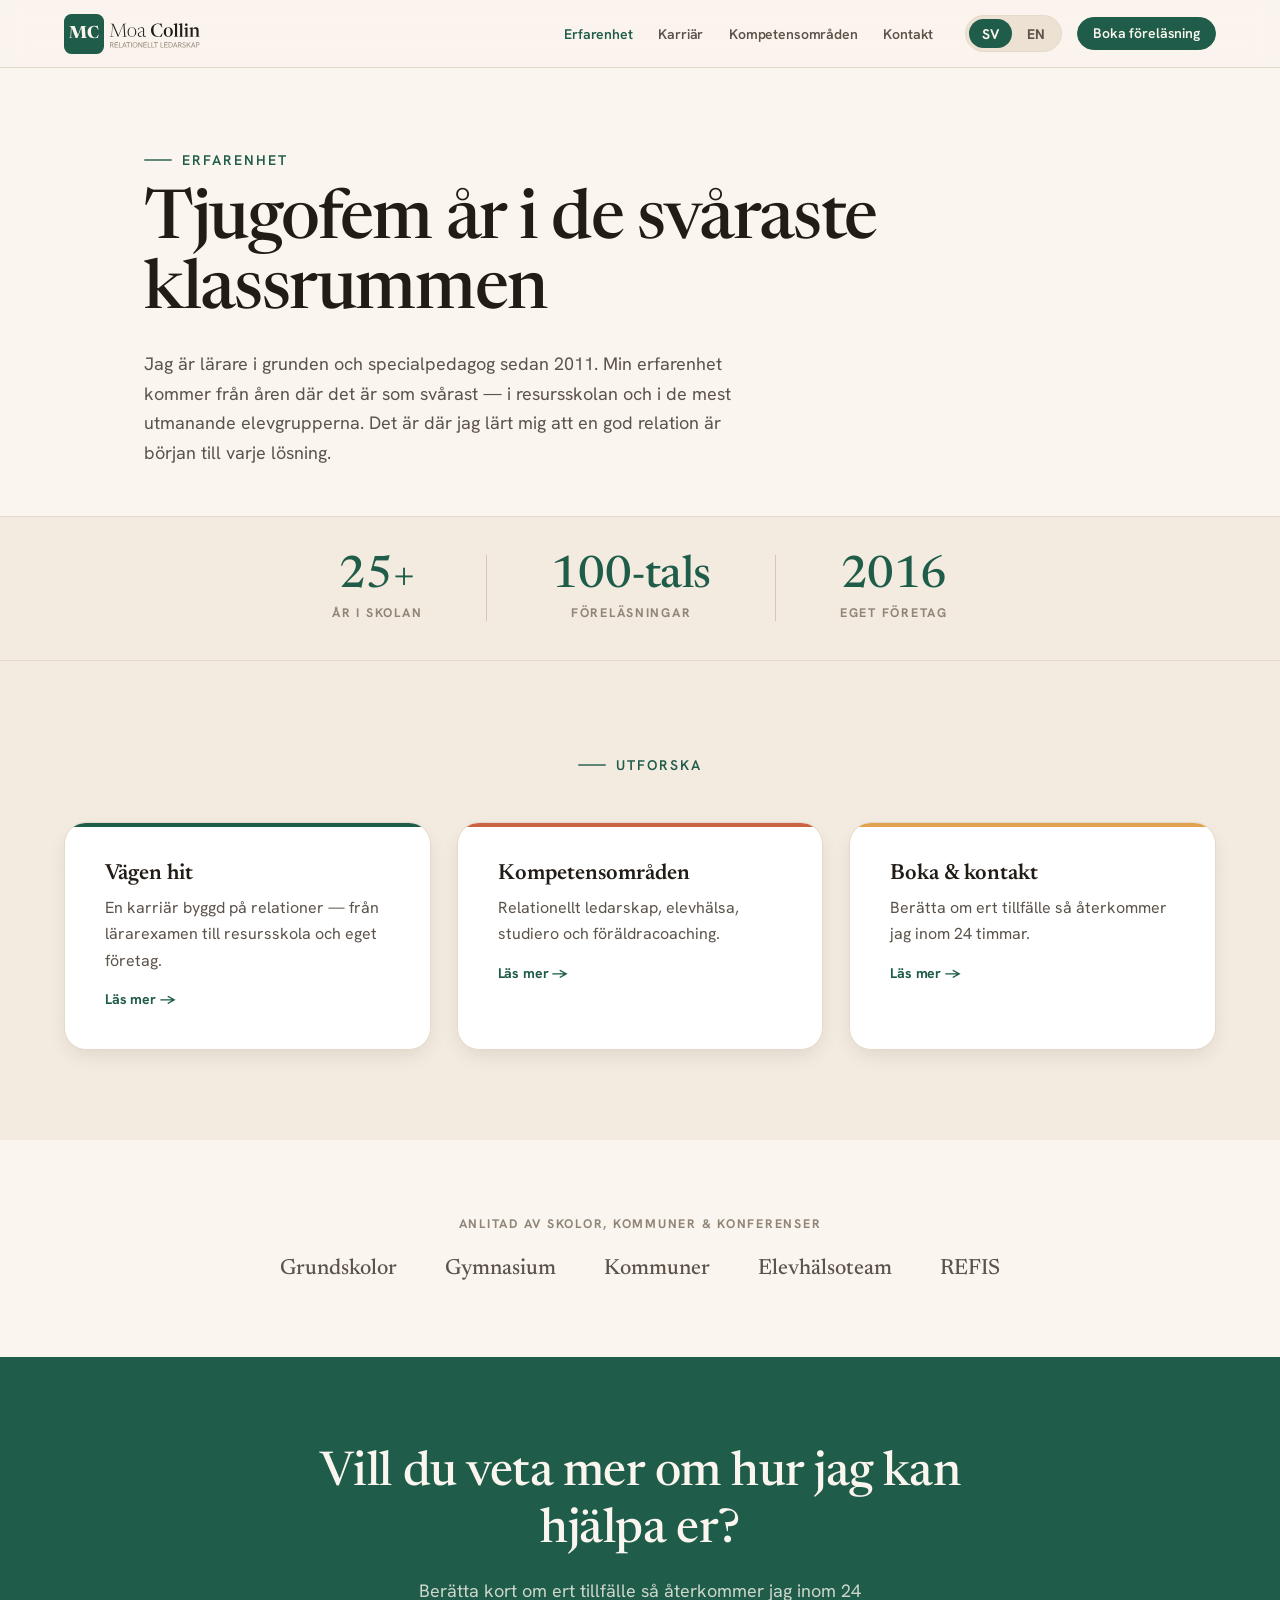
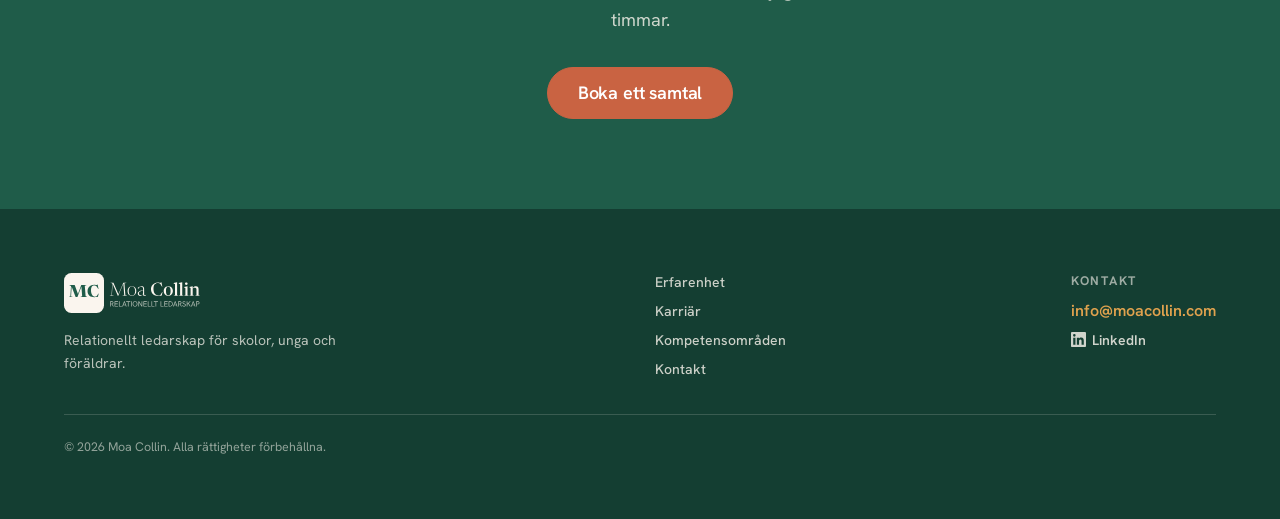
==== index.html @ e03bddc8 "Initial commit: moacollin.com static site Bilingual (SV/EN) responsive site for Moa Collin, implemen" ====
<!DOCTYPE html>
<html lang="sv">
<head>
  <meta charset="utf-8">
  <meta name="viewport" content="width=device-width, initial-scale=1">
  <title>Erfarenhet — Moa Collin | Relationellt ledarskap</title>
  <meta name="description" content="Moa Collin — föreläsare, handledare och författare. Tjugofem år i de svåraste klassrummen och relationellt ledarskap för skolor, unga och föräldrar.">
  <link rel="canonical" href="https://moacollin.com/">
  <meta property="og:type" content="website">
  <meta property="og:site_name" content="Moa Collin">
  <meta property="og:title" content="Erfarenhet — Moa Collin">
  <meta property="og:description" content="Tjugofem år i de svåraste klassrummen. Relationellt ledarskap för skolor, unga och föräldrar.">
  <meta property="og:url" content="https://moacollin.com/">
  <meta property="og:image" content="https://moacollin.com/assets/moa-portrait.jpg">
  <meta name="twitter:card" content="summary_large_image">
  <link rel="preconnect" href="https://fonts.googleapis.com">
  <link rel="preconnect" href="https://fonts.gstatic.com" crossorigin>
  <link rel="stylesheet" href="/assets/styles.css">
</head>
<body data-page="overview">
  <a class="skip-link" href="#app">Hoppa till innehåll</a>
  <header class="site-header" id="site-header"></header>
  <main id="app">
    <noscript>
      <section class="section"><div class="inner-md">
        <h1>Moa Collin — Erfarenhet</h1>
        <p>Föreläsare, handledare och författare. Tjugofem år i de svåraste klassrummen.
        Kontakt: <a href="mailto:info@moacollin.com">info@moacollin.com</a></p>
      </div></section>
    </noscript>
  </main>
  <footer class="site-footer" id="site-footer"></footer>
  <script src="/assets/app.js"></script>
</body>
</html>
---- assets/styles.css ----
/* ==========================================================================
   Moa Collin — site styles
   Design tokens + component reproductions from the "Moa Collin Design System"
   (colors, typography, spacing, Logo, Button, Eyebrow, Card, LanguageToggle).
   ========================================================================== */

@import url('https://fonts.googleapis.com/css2?family=Newsreader:ital,opsz,wght@0,6..72,400;0,6..72,500;0,6..72,600;1,6..72,400;1,6..72,500&family=Hanken+Grotesk:wght@400;500;600;700;800&display=swap');

:root {
  /* ---- Warm neutrals (paper) ---- */
  --paper: #FAF5EE; --paper-2: #F3EBE0; --paper-3: #ECE1D3; --white: #FFFFFF;
  --ink: #221C17; --ink-2: #5C534A; --ink-3: #908577;
  --line: #E5D9CB; --line-strong: #D6C7B4;
  /* ---- Brand: Pine ---- */
  --pine: #1F5C49; --pine-deep: #143E32; --pine-bright: #2C7A60; --pine-soft: #DCEAE2; --pine-tint: #EDF4EF;
  /* ---- Accent: Clay ---- */
  --clay: #C96342; --clay-deep: #A84B2E; --clay-soft: #F6E1D7; --clay-tint: #FBEEE7;
  /* ---- Amber ---- */
  --amber: #E0A24E; --amber-soft: #F8E9CF;
  --success: #2C7A60; --error: #B23B2E;

  /* Semantic aliases */
  --surface-page: var(--paper); --surface-alt: var(--paper-2); --surface-card: var(--white); --surface-sunken: var(--paper-3);
  --surface-brand: var(--pine); --surface-brand-deep: var(--pine-deep); --surface-brand-soft: var(--pine-soft); --surface-accent-soft: var(--clay-soft);
  --text-primary: var(--ink); --text-secondary: var(--ink-2); --text-tertiary: var(--ink-3);
  --text-on-brand: var(--paper); --text-on-accent: var(--white); --text-brand: var(--pine); --text-accent: var(--clay);
  --border-subtle: var(--line); --border-strong: var(--line-strong); --border-brand: var(--pine);
  --accent: var(--pine); --accent-hover: var(--pine-deep); --accent-warm: var(--clay); --accent-warm-hover: var(--clay-deep);
  --focus-ring: color-mix(in srgb, var(--pine) 45%, transparent);

  /* ---- Fonts ---- */
  --font-display: 'Newsreader', Georgia, 'Times New Roman', serif;
  --font-sans: 'Hanken Grotesk', system-ui, -apple-system, 'Segoe UI', sans-serif;
  --weight-regular: 400; --weight-medium: 500; --weight-semibold: 600; --weight-bold: 700; --weight-black: 800;

  /* ---- Type scale ---- */
  --text-xs: 0.78rem; --text-sm: 0.875rem; --text-base: 1rem; --text-md: 1.125rem; --text-lg: 1.375rem;
  --text-xl: 1.75rem; --text-2xl: 2.25rem; --text-3xl: 3rem; --text-4xl: 4rem; --text-5xl: 5.25rem;
  --leading-tight: 1.04; --leading-snug: 1.18; --leading-normal: 1.5; --leading-relaxed: 1.65;
  --tracking-tight: -0.02em; --tracking-snug: -0.01em; --tracking-normal: 0; --tracking-wide: 0.04em; --tracking-label: 0.14em;

  /* ---- Spacing ---- */
  --space-1: 0.25rem; --space-2: 0.5rem; --space-3: 0.75rem; --space-4: 1rem; --space-5: 1.5rem;
  --space-6: 2rem; --space-7: 2.5rem; --space-8: 3rem; --space-9: 4rem; --space-10: 5rem; --space-11: 7rem; --space-12: 9rem;
  --radius-xs: 4px; --radius-sm: 8px; --radius-md: 14px; --radius-lg: 22px; --radius-xl: 32px; --radius-pill: 999px; --radius-circle: 50%;
  --shadow-xs: 0 1px 2px rgba(34,28,23,.05); --shadow-sm: 0 2px 6px -1px rgba(34,28,23,.08);
  --shadow-md: 0 8px 22px -6px rgba(34,28,23,.13); --shadow-lg: 0 20px 48px -14px rgba(34,28,23,.18);
  --shadow-xl: 0 32px 72px -20px rgba(34,28,23,.24);
  --container-sm: 640px; --container-md: 860px; --container-lg: 1120px; --container-xl: 1320px;
  --gutter: clamp(1.25rem, 5vw, 4rem);
  --ease-out: cubic-bezier(0.22,0.61,0.36,1); --dur-fast: 140ms; --dur-base: 220ms; --dur-slow: 420ms;
}

/* ---- Reset / base ---- */
* { box-sizing: border-box; }
html, body { margin: 0; padding: 0; }
html { scroll-behavior: smooth; }
body {
  background: var(--surface-page);
  color: var(--text-primary);
  font-family: var(--font-sans);
  -webkit-font-smoothing: antialiased;
  text-rendering: optimizeLegibility;
}
a { color: inherit; }
:focus-visible { outline: 2px solid var(--focus-ring); outline-offset: 2px; border-radius: var(--radius-xs); }
img { max-width: 100%; display: block; }

/* ---- Layout helpers ---- */
.container { margin: 0 auto; padding-left: var(--gutter); padding-right: var(--gutter); }
.container.xl { max-width: var(--container-xl); }
.container.lg { max-width: var(--container-lg); }
.container.md { max-width: var(--container-md); }
.container.sm { max-width: var(--container-sm); }

/* ==========================================================================
   Header
   ========================================================================== */
.site-header {
  position: sticky; top: 0; z-index: 50;
  background: color-mix(in srgb, var(--paper) 82%, transparent);
  backdrop-filter: saturate(1.4) blur(12px);
  border-bottom: 1px solid var(--line);
}
.site-header .bar {
  max-width: var(--container-xl); margin: 0 auto;
  padding: 0.85rem var(--gutter);
  display: flex; align-items: center; gap: 2rem;
}
.site-header .brand { display: inline-flex; text-decoration: none; }
.site-nav { display: flex; gap: 1.6rem; margin-left: auto; align-items: center; }
.site-nav a {
  font-family: var(--font-sans); font-size: var(--text-sm); font-weight: 600;
  color: var(--text-secondary); text-decoration: none; letter-spacing: var(--tracking-snug);
  transition: color var(--dur-base) var(--ease-out);
}
.site-nav a:hover { color: var(--text-brand); }
.site-nav a[aria-current="page"] { color: var(--text-brand); }
.header-actions { display: flex; align-items: center; gap: 0.9rem; }
.header-actions .booknav { display: none; }
@media (min-width: 720px) { .header-actions .booknav { display: inline-flex; } }

/* Hamburger toggle — hidden on desktop, shown on mobile */
.menu-toggle {
  display: none; align-items: center; justify-content: center;
  width: 44px; height: 44px; padding: 0; border: 1px solid var(--border-subtle);
  background: var(--surface-card); border-radius: var(--radius-md); cursor: pointer;
  color: var(--text-primary); transition: border-color var(--dur-base) var(--ease-out);
}
.menu-toggle:hover { border-color: var(--border-strong); }

/* Collapse nav on small screens */
@media (max-width: 860px) {
  .site-nav { display: none; }
  .site-header .bar { gap: 1rem; }
  .menu-toggle { display: inline-flex; }
}

/* ---- Mobile drawer (slides in from the right) ---- */
.drawer-overlay {
  position: fixed; inset: 0; z-index: 55;
  background: rgba(34, 28, 23, 0.45); backdrop-filter: blur(2px);
  opacity: 0; visibility: hidden; transition: opacity var(--dur-base) var(--ease-out), visibility var(--dur-base);
}
.drawer-overlay.open { opacity: 1; visibility: visible; }

.drawer {
  position: fixed; top: 0; right: 0; z-index: 60;
  height: 100%; width: min(86vw, 360px);
  background: var(--surface-page); border-left: 1px solid var(--line);
  box-shadow: var(--shadow-xl);
  transform: translateX(100%); transition: transform var(--dur-slow) var(--ease-out);
  display: flex; flex-direction: column; padding: 1.1rem var(--space-6) var(--space-7);
  overflow-y: auto; overscroll-behavior: contain;
}
.drawer.open { transform: translateX(0); }
.drawer-top { display: flex; align-items: center; justify-content: space-between; margin-bottom: 2rem; }
.drawer-close {
  width: 44px; height: 44px; display: inline-flex; align-items: center; justify-content: center;
  border: 1px solid var(--border-subtle); background: var(--surface-card); border-radius: var(--radius-md);
  cursor: pointer; color: var(--text-primary);
}
.drawer-close:hover { border-color: var(--border-strong); }
.drawer-nav { display: flex; flex-direction: column; gap: 0.35rem; }
.drawer-nav a {
  font-family: var(--font-display); font-size: var(--text-xl); font-weight: 500;
  color: var(--text-primary); text-decoration: none; padding: 0.6rem 0;
  border-bottom: 1px solid var(--line); letter-spacing: var(--tracking-snug);
}
.drawer-nav a[aria-current="page"] { color: var(--text-brand); }
.drawer-foot { margin-top: auto; padding-top: 2rem; display: flex; flex-direction: column; gap: 1.2rem; }
.drawer-foot .lang-toggle { align-self: flex-start; }
body.drawer-open { overflow: hidden; }
@media (min-width: 861px) { .drawer, .drawer-overlay { display: none; } }

/* ==========================================================================
   Buttons
   ========================================================================== */
.btn {
  display: inline-flex; align-items: center; justify-content: center; gap: 0.5rem;
  font-family: var(--font-sans); font-weight: var(--weight-semibold); font-size: var(--text-base);
  line-height: 1.1; letter-spacing: var(--tracking-snug);
  border-radius: var(--radius-pill); cursor: pointer; text-decoration: none;
  padding: 0.72rem 1.35rem; border: 1.5px solid transparent; white-space: nowrap;
  transition: transform var(--dur-fast) var(--ease-out), background var(--dur-base) var(--ease-out),
              border-color var(--dur-base) var(--ease-out), box-shadow var(--dur-base) var(--ease-out);
}
.btn.sm { padding: 0.5rem 0.95rem; font-size: var(--text-sm); gap: 0.4rem; }
.btn.lg { padding: 0.95rem 1.85rem; font-size: var(--text-md); gap: 0.6rem; }
.btn-primary { background: var(--accent); color: var(--text-on-brand); border-color: var(--accent); }
.btn-primary:hover { background: var(--accent-hover); border-color: var(--accent-hover); transform: translateY(-1px); }
.btn-accent { background: var(--accent-warm); color: var(--text-on-accent); border-color: var(--accent-warm); }
.btn-accent:hover { background: var(--accent-warm-hover); border-color: var(--accent-warm-hover); transform: translateY(-1px); }
.btn-secondary { background: transparent; color: var(--text-primary); border-color: var(--border-strong); }
.btn-secondary:hover { border-color: var(--accent); color: var(--text-brand); transform: translateY(-1px); }
.btn:active { transform: translateY(0) scale(0.98); }

/* ==========================================================================
   Eyebrow
   ========================================================================== */
.eyebrow {
  display: inline-flex; align-items: center; gap: 0.65rem;
  font-family: var(--font-sans); font-size: var(--text-sm); font-weight: var(--weight-semibold);
  letter-spacing: var(--tracking-label); text-transform: uppercase; color: var(--text-brand);
}
.eyebrow::before { content: ""; width: 1.75rem; height: 2px; background: currentColor; border-radius: 2px; opacity: 0.7; }
.eyebrow.warm { color: var(--text-accent); }
.eyebrow.muted { color: var(--text-tertiary); }

/* ==========================================================================
   Card
   ========================================================================== */
.card {
  position: relative; border-radius: var(--radius-lg); padding: var(--space-7); overflow: hidden;
  background: var(--surface-card); border: 1px solid var(--border-subtle); box-shadow: var(--shadow-md);
  transition: transform var(--dur-base) var(--ease-out), box-shadow var(--dur-base) var(--ease-out);
}
.card .accent-edge { position: absolute; top: 0; left: 0; right: 0; height: 4px; }
.card .accent-edge.brand { background: var(--pine); }
.card .accent-edge.warm { background: var(--clay); }
.card .accent-edge.amber { background: var(--amber); }
.card.link { text-decoration: none; color: inherit; display: block; }
.card.link:hover { transform: translateY(-3px); box-shadow: var(--shadow-lg); }
.card h3 { font-family: var(--font-display); font-weight: 600; font-size: var(--text-lg); color: var(--text-primary); margin: 0 0 0.6rem; }
.card p { font-family: var(--font-sans); font-size: var(--text-base); line-height: var(--leading-relaxed); color: var(--text-secondary); margin: 0; }

/* ==========================================================================
   Language toggle
   ========================================================================== */
.lang-toggle {
  display: inline-flex; padding: 3px; gap: 2px; background: var(--paper-3);
  border-radius: var(--radius-pill); border: 1px solid var(--border-subtle);
}
.lang-toggle.paper { background: color-mix(in srgb, var(--paper) 18%, transparent); border-color: color-mix(in srgb, var(--paper) 22%, transparent); }
.lang-toggle button {
  border: none; cursor: pointer; font-family: var(--font-sans); font-size: var(--text-sm);
  font-weight: var(--weight-bold); letter-spacing: var(--tracking-wide);
  padding: 0.32rem 0.78rem; border-radius: var(--radius-pill); background: transparent; color: var(--text-secondary);
  transition: background var(--dur-base) var(--ease-out), color var(--dur-base) var(--ease-out);
}
.lang-toggle button[aria-pressed="true"] { background: var(--pine); color: var(--paper); }
.lang-toggle.paper button { color: var(--paper); }
.lang-toggle.paper button[aria-pressed="true"] { background: var(--paper); color: var(--pine); }

/* ==========================================================================
   Sections
   ========================================================================== */
.hero { background: var(--surface-page); }
.hero .inner { max-width: var(--container-lg); margin: 0 auto; padding: clamp(3rem,6vw,5rem) var(--gutter) clamp(2rem,4vw,3rem); }
.hero h1 {
  font-family: var(--font-display); font-weight: 500; font-size: clamp(2.6rem,5.5vw,4.25rem);
  line-height: var(--leading-tight); letter-spacing: var(--tracking-tight); color: var(--text-primary);
  margin: 1.1rem 0 1.3rem; max-width: 18ch;
}
.hero .lead { font-family: var(--font-sans); font-size: var(--text-md); line-height: var(--leading-relaxed); color: var(--text-secondary); max-width: 60ch; margin: 0; }

.statband { border-top: 1px solid var(--line); border-bottom: 1px solid var(--line); background: var(--surface-alt); }
.statband .inner {
  max-width: var(--container-lg); margin: 0 auto; padding: clamp(1.8rem,3vw,2.6rem) var(--gutter);
  display: flex; gap: clamp(1.5rem,5vw,4rem); flex-wrap: wrap; justify-content: center; align-items: stretch;
}
.stat { display: flex; align-items: center; gap: clamp(1.5rem,5vw,4rem); }
.stat .divider { width: 1px; align-self: stretch; background: var(--line-strong); }
.stat .body { display: flex; flex-direction: column; align-items: center; text-align: center; gap: 0.35rem; }
.stat .figure { font-family: var(--font-display); font-size: clamp(2rem,3.5vw,3rem); font-weight: 500; line-height: 1; color: var(--text-brand); letter-spacing: var(--tracking-snug); }
.stat .label { font-family: var(--font-sans); font-size: var(--text-xs); font-weight: 700; letter-spacing: var(--tracking-label); text-transform: uppercase; color: var(--text-tertiary); }

.section { background: var(--surface-page); }
.section.alt { background: var(--surface-alt); }
.section .inner-md { max-width: var(--container-md); margin: 0 auto; padding: clamp(3.5rem,7vw,6rem) var(--gutter); }
.section .inner-lg { max-width: var(--container-lg); margin: 0 auto; padding: clamp(3rem,6vw,5rem) var(--gutter); }
.section .inner-xl { max-width: var(--container-xl); margin: 0 auto; padding: clamp(3.5rem,7vw,6rem) var(--gutter); }
.section-head { margin-bottom: 3rem; }
.section-head.center { text-align: center; }
.section-head h2 { font-family: var(--font-display); font-weight: 600; font-size: clamp(1.8rem,3.5vw,2.6rem); letter-spacing: var(--tracking-snug); color: var(--text-primary); margin: 1rem 0 0; }
.section-head.big h2 { font-size: clamp(2rem,4vw,3rem); }
.section-head .lead { font-family: var(--font-sans); font-size: var(--text-md); line-height: var(--leading-relaxed); color: var(--text-secondary); max-width: 60ch; margin: 1rem auto 0; }

/* Timeline */
.timeline { display: flex; flex-direction: column; }
.tl-row { display: grid; grid-template-columns: 108px 1fr; gap: clamp(1rem,3vw,2rem); align-items: start; }
.tl-year { font-family: var(--font-display); font-size: var(--text-lg); font-weight: 600; color: var(--text-brand); padding-top: 2px; text-align: right; }
.tl-body { position: relative; padding: 0 0 2.4rem 1.9rem; border-left: 2px solid var(--line-strong); }
.tl-dot { position: absolute; left: -9px; top: 4px; width: 16px; height: 16px; border-radius: 50%; background: var(--pine); border: 3px solid var(--surface-page); }
.section.alt .tl-dot { border-color: var(--surface-alt); }
.tl-body h3 { font-family: var(--font-display); font-weight: 600; font-size: var(--text-lg); color: var(--text-primary); margin: 0 0 0.4rem; }
.tl-body p { font-family: var(--font-sans); font-size: var(--text-base); line-height: var(--leading-relaxed); color: var(--text-secondary); margin: 0; max-width: 52ch; }

/* Expertise grid */
.grid-cards { display: grid; grid-template-columns: repeat(auto-fit, minmax(240px,1fr)); gap: 1.6rem; }

/* Clients */
.clients { text-align: center; }
.clients .label { font-family: var(--font-sans); font-size: var(--text-xs); letter-spacing: var(--tracking-label); text-transform: uppercase; font-weight: 700; color: var(--text-tertiary); margin: 0 0 1.6rem; }
.clients .row { display: flex; gap: clamp(1.5rem,4vw,3rem); flex-wrap: wrap; justify-content: center; align-items: center; }
.clients .row span { font-family: var(--font-display); font-size: var(--text-lg); font-weight: 500; color: var(--text-secondary); }

/* CTA */
.cta { background: var(--pine); color: var(--text-on-brand); }
.cta .inner { max-width: var(--container-md); margin: 0 auto; padding: clamp(3.5rem,7vw,6rem) var(--gutter); text-align: center; }
.cta h2 { font-family: var(--font-display); font-weight: 500; font-size: clamp(2rem,4vw,3rem); line-height: var(--leading-snug); letter-spacing: var(--tracking-snug); margin: 0 0 1rem; }
.cta p { font-family: var(--font-sans); font-size: var(--text-md); line-height: var(--leading-relaxed); color: color-mix(in srgb, var(--paper) 80%, transparent); margin: 0 auto 2rem; max-width: 46ch; }
.cta .email-line { margin-top: 1.4rem; }
.cta .email-line a { color: var(--amber); font-weight: 600; text-decoration: none; }

/* Section hub (overview) */
.hub { display: grid; grid-template-columns: repeat(auto-fit, minmax(260px,1fr)); gap: 1.6rem; }
.hub .card .more { display: inline-flex; align-items: center; gap: 0.4rem; margin-top: 1rem; font-family: var(--font-sans); font-weight: 700; font-size: var(--text-sm); color: var(--text-brand); letter-spacing: var(--tracking-snug); }
.hub .card:hover .more { color: var(--accent-hover); }

/* ==========================================================================
   Footer
   ========================================================================== */
.site-footer { background: var(--pine-deep); color: var(--text-on-brand); }
.site-footer .inner { max-width: var(--container-xl); margin: 0 auto; padding: clamp(2.8rem,5vw,4rem) var(--gutter); }
.site-footer .top {
  display: flex; gap: 2rem; flex-wrap: wrap; justify-content: space-between; align-items: flex-start;
  padding-bottom: 2.2rem; border-bottom: 1px solid color-mix(in srgb, var(--paper) 16%, transparent);
}
.site-footer .about { max-width: 34ch; }
.site-footer .about p { font-family: var(--font-sans); font-size: var(--text-sm); line-height: var(--leading-relaxed); color: color-mix(in srgb, var(--paper) 72%, transparent); margin: 1rem 0 0; }
.site-footer .links { display: flex; flex-direction: column; gap: 0.7rem; }
.site-footer .links a { font-family: var(--font-sans); font-size: var(--text-sm); font-weight: 500; color: color-mix(in srgb, var(--paper) 80%, transparent); text-decoration: none; }
.site-footer .links a:hover { color: var(--paper); }
.site-footer .contact .label { font-family: var(--font-sans); font-size: var(--text-xs); letter-spacing: var(--tracking-label); text-transform: uppercase; font-weight: 700; color: color-mix(in srgb, var(--paper) 60%, transparent); margin: 0 0 0.7rem; }
.site-footer .contact .email { font-family: var(--font-sans); font-size: var(--text-base); color: var(--amber); text-decoration: none; font-weight: 600; display: block; }
.site-footer .contact .linkedin { font-family: var(--font-sans); font-size: var(--text-sm); color: color-mix(in srgb, var(--paper) 82%, transparent); text-decoration: none; font-weight: 600; display: inline-flex; align-items: center; gap: 0.4rem; margin-top: 0.6rem; }
.site-footer .contact .linkedin:hover { color: var(--paper); }
.site-footer .rights { font-family: var(--font-sans); font-size: var(--text-xs); color: color-mix(in srgb, var(--paper) 55%, transparent); margin: 1.5rem 0 0; }

/* Skip link */
.skip-link { position: absolute; left: -9999px; top: 0; background: var(--pine); color: var(--paper); padding: 0.6rem 1rem; border-radius: var(--radius-sm); z-index: 100; }
.skip-link:focus { left: 1rem; top: 1rem; }
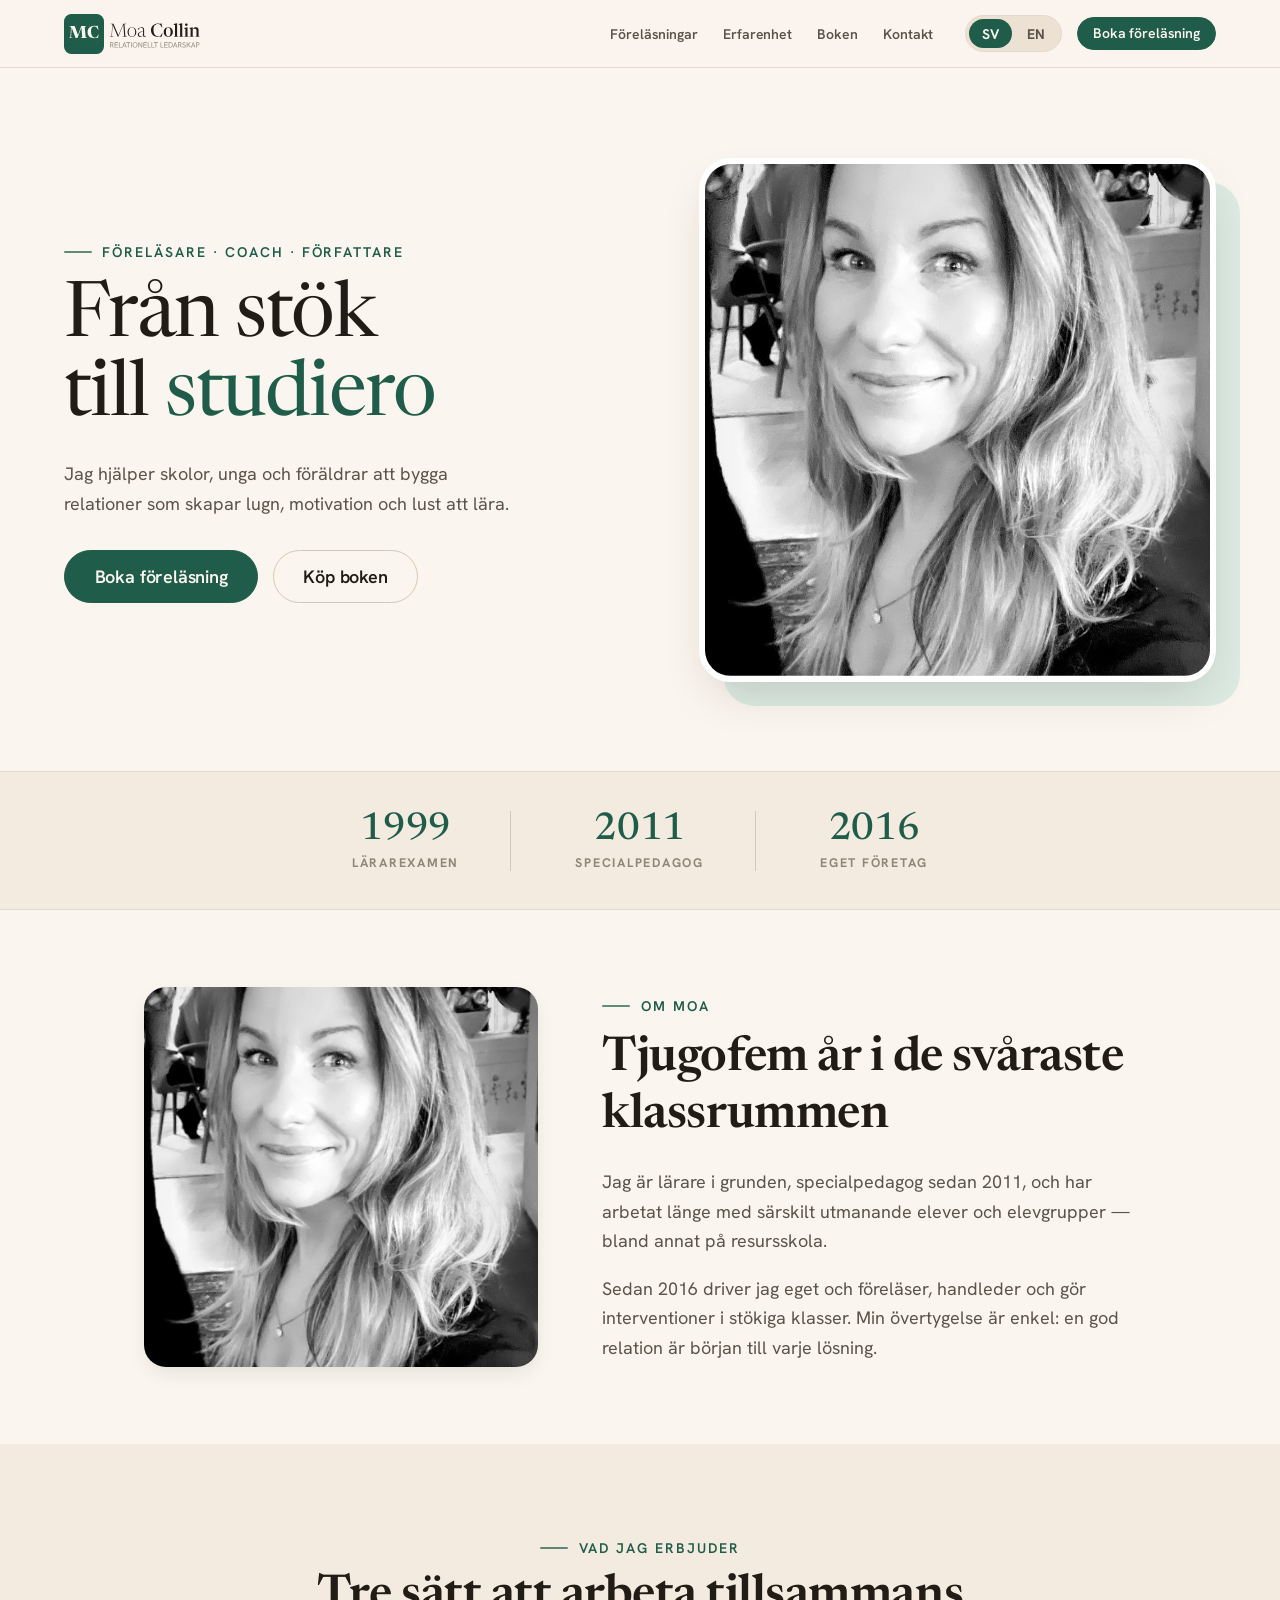
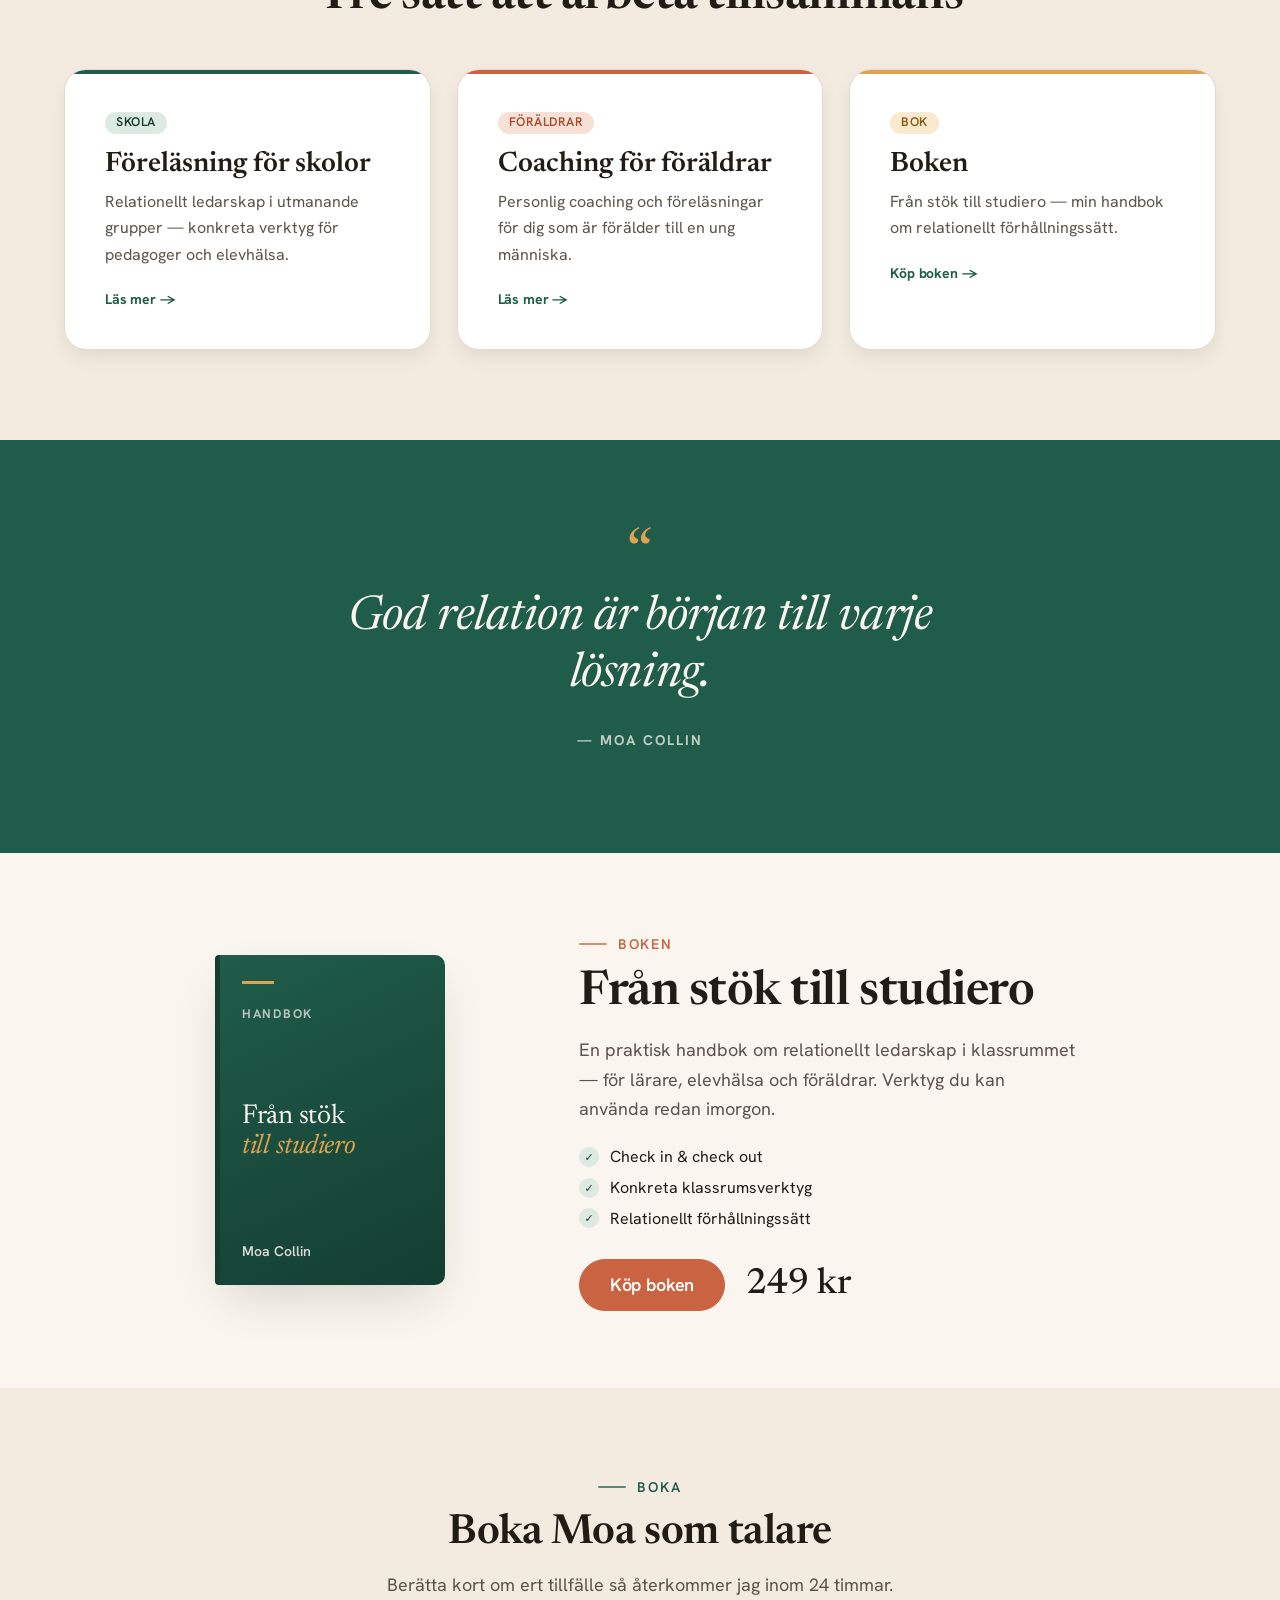
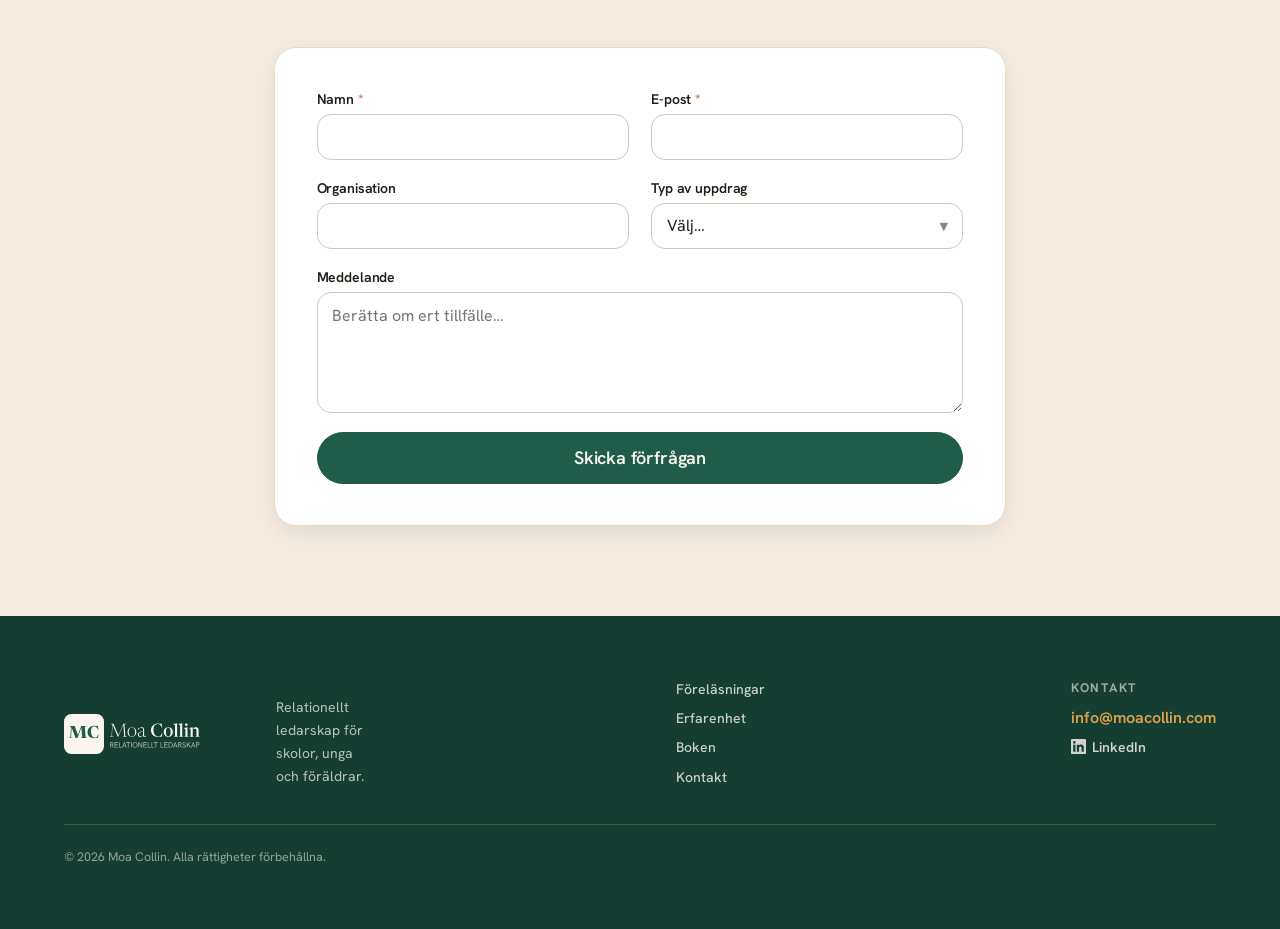
==== commit 8baadadc: "Migrate to Workers static assets + wire booking form to MailerSend Deploy as a Cloudflare Worker wit" ====
--- a/index.html
+++ b/index.html
@@ -3,33 +3,34 @@
 <head>
   <meta charset="utf-8">
   <meta name="viewport" content="width=device-width, initial-scale=1">
-  <title>Erfarenhet — Moa Collin | Relationellt ledarskap</title>
-  <meta name="description" content="Moa Collin — föreläsare, handledare och författare. Tjugofem år i de svåraste klassrummen och relationellt ledarskap för skolor, unga och föräldrar.">
+  <title>Moa Collin — Föreläsare, coach & författare | Relationellt ledarskap</title>
+  <meta name="description" content="Moa Collin hjälper skolor, unga och föräldrar att bygga relationer som skapar lugn, motivation och lust att lära. Boka föreläsning eller köp boken Från stök till studiero.">
   <link rel="canonical" href="https://moacollin.com/">
   <meta property="og:type" content="website">
   <meta property="og:site_name" content="Moa Collin">
-  <meta property="og:title" content="Erfarenhet — Moa Collin">
-  <meta property="og:description" content="Tjugofem år i de svåraste klassrummen. Relationellt ledarskap för skolor, unga och föräldrar.">
+  <meta property="og:title" content="Moa Collin — Från stök till studiero">
+  <meta property="og:description" content="Föreläsare, coach & författare. Relationellt ledarskap för skolor, unga och föräldrar.">
   <meta property="og:url" content="https://moacollin.com/">
   <meta property="og:image" content="https://moacollin.com/assets/moa-portrait.jpg">
   <meta name="twitter:card" content="summary_large_image">
   <link rel="preconnect" href="https://fonts.googleapis.com">
   <link rel="preconnect" href="https://fonts.gstatic.com" crossorigin>
-  <link rel="stylesheet" href="/assets/styles.css">
+  <link rel="stylesheet" href="/assets/styles.css?v=2">
 </head>
-<body data-page="overview">
+<body data-page="home">
   <a class="skip-link" href="#app">Hoppa till innehåll</a>
   <header class="site-header" id="site-header"></header>
   <main id="app">
     <noscript>
       <section class="section"><div class="inner-md">
-        <h1>Moa Collin — Erfarenhet</h1>
-        <p>Föreläsare, handledare och författare. Tjugofem år i de svåraste klassrummen.
-        Kontakt: <a href="mailto:info@moacollin.com">info@moacollin.com</a></p>
+        <h1>Moa Collin — Från stök till studiero</h1>
+        <p>Föreläsare, coach och författare. Jag hjälper skolor, unga och föräldrar att bygga
+        relationer som skapar lugn, motivation och lust att lära.</p>
+        <p>Boka eller köp boken: <a href="mailto:info@moacollin.com">info@moacollin.com</a></p>
       </div></section>
     </noscript>
   </main>
   <footer class="site-footer" id="site-footer"></footer>
-  <script src="/assets/app.js"></script>
+  <script src="/assets/app.js?v=2"></script>
 </body>
 </html>
--- a/assets/styles.css
+++ b/assets/styles.css
@@ -311,3 +311,114 @@
 /* Skip link */
 .skip-link { position: absolute; left: -9999px; top: 0; background: var(--pine); color: var(--paper); padding: 0.6rem 1rem; border-radius: var(--radius-sm); z-index: 100; }
 .skip-link:focus { left: 1rem; top: 1rem; }
+
+/* ==========================================================================
+   Homepage
+   ========================================================================== */
+/* Anchored sections clear the sticky header */
+#om, #forelasningar, #bok, #boka { scroll-margin-top: 84px; }
+
+/* Hero */
+.home-hero { background: var(--surface-page); overflow: hidden; }
+.hh-inner {
+  max-width: var(--container-xl); margin: 0 auto;
+  padding: clamp(3rem,7vw,6rem) var(--gutter);
+  display: grid; grid-template-columns: 1.05fr 0.95fr; gap: clamp(2rem,5vw,4.5rem); align-items: center;
+}
+.hh-title {
+  font-family: var(--font-display); font-weight: 400; font-size: clamp(2.8rem,6vw,5.25rem);
+  line-height: var(--leading-tight); letter-spacing: var(--tracking-tight); color: var(--text-primary);
+  margin: 1.1rem 0 1.3rem;
+}
+.hh-title .accent { color: var(--text-brand); }
+.hh-lead { font-family: var(--font-sans); font-size: var(--text-md); line-height: var(--leading-relaxed); color: var(--text-secondary); max-width: 46ch; margin: 0 0 2rem; }
+.hh-actions { display: flex; gap: 0.9rem; flex-wrap: wrap; }
+.hh-media { position: relative; }
+.hh-media-bg { position: absolute; inset: 1.5rem -1.5rem -1.5rem 1.5rem; background: var(--pine-soft); border-radius: var(--radius-xl); }
+.hh-frame { position: relative; border-radius: var(--radius-xl); overflow: hidden; box-shadow: var(--shadow-lg); border: 6px solid var(--white); }
+.hh-frame img { width: 100%; height: clamp(340px,40vw,520px); object-fit: cover; object-position: center 30%; display: block; }
+
+/* Credentials strip (smaller variant of the stat band) */
+.statband.creds .figure { font-size: clamp(1.8rem,3vw,2.4rem); }
+.statband.creds .inner { padding: clamp(1.6rem,3vw,2.4rem) var(--gutter); gap: clamp(1.5rem,4vw,3.5rem); }
+
+/* About */
+.about-sec { background: var(--surface-page); }
+.about { display: grid; grid-template-columns: 0.85fr 1.15fr; gap: clamp(2rem,5vw,4rem); align-items: center; }
+.about-media { border-radius: var(--radius-lg); overflow: hidden; box-shadow: var(--shadow-md); }
+.about-media img { width: 100%; height: 380px; object-fit: cover; object-position: center 25%; display: block; filter: saturate(0.92); }
+.about-copy h2 { font-family: var(--font-display); font-weight: 600; font-size: clamp(2rem,4vw,3rem); line-height: var(--leading-snug); letter-spacing: var(--tracking-snug); color: var(--text-primary); margin: 1rem 0 1.4rem; }
+.about-copy p { font-family: var(--font-sans); font-size: var(--text-md); line-height: var(--leading-relaxed); color: var(--text-secondary); margin: 0 0 1.1rem; max-width: 54ch; }
+.about-copy p:last-child { margin-bottom: 0; }
+
+/* Badge */
+.badge { display: inline-flex; align-items: center; gap: 0.4rem; padding: 0.3rem 0.7rem; font-family: var(--font-sans); font-weight: var(--weight-semibold); font-size: var(--text-xs); letter-spacing: var(--tracking-wide); text-transform: uppercase; border-radius: var(--radius-pill); line-height: 1; white-space: nowrap; }
+.badge.brand { background: var(--pine-soft); color: var(--pine-deep); }
+.badge.warm { background: var(--clay-soft); color: var(--clay-deep); }
+.badge.amber { background: var(--amber-soft); color: #8A5A12; }
+.badge.neutral { background: var(--paper-3); color: var(--ink-2); }
+
+/* Offering cards */
+.card.offer h3 { font-size: var(--text-xl); margin: 1rem 0 0.7rem; }
+.card.offer .more { display: inline-flex; align-items: center; gap: 0.4rem; margin-top: 1.4rem; font-family: var(--font-sans); font-weight: 700; font-size: var(--text-sm); color: var(--text-brand); letter-spacing: var(--tracking-snug); }
+.card.offer:hover .more { color: var(--accent-hover); }
+
+/* Quote band */
+.quote-sec { background: var(--pine); color: var(--text-on-brand); }
+.quote-sec .inner { max-width: var(--container-md); margin: 0 auto; padding: clamp(4rem,8vw,7rem) var(--gutter); text-align: center; }
+.quote-sec .qmark { font-family: var(--font-display); font-size: 4rem; line-height: 0.5; color: var(--amber); display: block; }
+.quote-sec .quote { font-family: var(--font-display); font-weight: 400; font-style: italic; font-size: clamp(1.8rem,4.5vw,3rem); line-height: var(--leading-snug); letter-spacing: var(--tracking-snug); margin: 1rem 0 1.6rem; }
+.quote-sec .qwho { font-family: var(--font-sans); font-size: var(--text-sm); font-weight: 700; letter-spacing: var(--tracking-label); text-transform: uppercase; color: color-mix(in srgb, var(--paper) 75%, transparent); }
+
+/* Book */
+.book-sec { background: var(--surface-page); }
+.book { display: grid; grid-template-columns: 0.8fr 1.2fr; gap: clamp(2rem,5vw,4.5rem); align-items: center; }
+.book-cover-wrap { display: flex; justify-content: center; }
+.book-cover { width: 230px; aspect-ratio: 3 / 4.3; background: linear-gradient(155deg, var(--pine) 0%, var(--pine-deep) 100%); border-radius: 4px 10px 10px 4px; box-shadow: var(--shadow-lg); padding: 1.6rem 1.4rem; display: flex; flex-direction: column; justify-content: space-between; border-left: 5px solid var(--pine-deep); }
+.bc-rule { width: 2rem; height: 3px; background: var(--amber); display: block; margin-bottom: 1.1rem; }
+.bc-kicker { font-family: var(--font-sans); font-size: var(--text-xs); letter-spacing: var(--tracking-label); text-transform: uppercase; color: color-mix(in srgb, var(--paper) 70%, transparent); font-weight: 700; }
+.bc-title { font-family: var(--font-display); color: var(--paper); font-size: 1.7rem; line-height: 1.1; letter-spacing: -0.01em; }
+.bc-title em { color: var(--amber); font-style: italic; }
+.bc-who { font-family: var(--font-sans); font-size: var(--text-sm); font-weight: 600; color: color-mix(in srgb, var(--paper) 85%, transparent); }
+.book-copy h2 { font-family: var(--font-display); font-weight: 600; font-size: clamp(2rem,4vw,3rem); letter-spacing: var(--tracking-snug); color: var(--text-primary); margin: 1rem 0 1.1rem; }
+.book-copy p { font-family: var(--font-sans); font-size: var(--text-md); line-height: var(--leading-relaxed); color: var(--text-secondary); margin: 0 0 1.4rem; max-width: 50ch; }
+.book-bullets { list-style: none; padding: 0; margin: 0 0 1.9rem; display: flex; flex-direction: column; gap: 0.6rem; }
+.book-bullets li { display: flex; align-items: center; gap: 0.7rem; font-family: var(--font-sans); font-size: var(--text-base); color: var(--text-primary); }
+.book-bullets .tick { width: 20px; height: 20px; border-radius: 50%; background: var(--pine-soft); color: var(--pine-deep); display: inline-flex; align-items: center; justify-content: center; font-size: 11px; font-weight: 700; flex: none; }
+.book-buy { display: flex; align-items: center; gap: 1.3rem; flex-wrap: wrap; }
+.book-buy .price { font-family: var(--font-display); font-size: var(--text-2xl); color: var(--text-primary); font-weight: 500; }
+
+/* Booking form */
+.center-eyebrow { display: flex; justify-content: center; }
+.booking-card { padding: clamp(1.6rem,4vw,2.6rem); }
+.booking-form { display: grid; grid-template-columns: 1fr 1fr; gap: 1.2rem 1.4rem; }
+.booking-form .field { display: flex; flex-direction: column; gap: 0.4rem; }
+.booking-form .span2 { grid-column: 1 / -1; }
+.booking-form label { font-family: var(--font-sans); font-size: var(--text-sm); font-weight: var(--weight-semibold); color: var(--text-primary); letter-spacing: var(--tracking-snug); }
+.booking-form .req { color: var(--clay); }
+.control { width: 100%; font-family: var(--font-sans); font-size: var(--text-base); color: var(--text-primary); background: var(--surface-card); border: 1.5px solid var(--border-strong); border-radius: var(--radius-md); padding: 0.7rem 0.9rem; outline: none; box-sizing: border-box; transition: border-color var(--dur-base) var(--ease-out), box-shadow var(--dur-base) var(--ease-out); }
+textarea.control { line-height: var(--leading-normal); resize: vertical; }
+.control:focus { border-color: var(--accent); box-shadow: 0 0 0 3px var(--focus-ring); }
+.select-wrap { position: relative; width: 100%; }
+.select-wrap select { appearance: none; -webkit-appearance: none; padding-right: 2.4rem; cursor: pointer; }
+.select-wrap .chev { position: absolute; right: 0.95rem; top: 50%; transform: translateY(-50%); pointer-events: none; color: var(--text-tertiary); font-size: 0.7rem; }
+.booking-success { text-align: center; padding: 2rem 0; }
+.booking-success .bs-check { width: 54px; height: 54px; border-radius: 50%; background: var(--pine-soft); color: var(--pine-deep); display: inline-flex; align-items: center; justify-content: center; font-size: 24px; margin: 0 auto 1rem; }
+.booking-success .bs-title { font-family: var(--font-display); font-size: var(--text-xl); color: var(--text-primary); margin: 0 0 0.4rem; }
+.booking-success .bs-note { font-family: var(--font-sans); font-size: var(--text-sm); color: var(--text-tertiary); margin: 0; }
+
+/* Homepage responsive */
+@media (max-width: 860px) {
+  .hh-inner { grid-template-columns: 1fr; }
+  .hh-media { order: -1; }
+  .hh-media-bg { inset: 1rem -1rem -1rem 1rem; }
+  .about { grid-template-columns: 1fr; }
+  .book { grid-template-columns: 1fr; }
+  .booking-form { grid-template-columns: 1fr; }
+}
+
+/* Booking form — honeypot (hidden from humans) + error message */
+.booking-form .hp { position: absolute; left: -9999px; width: 1px; height: 1px; opacity: 0; pointer-events: none; }
+.booking-form .form-error { font-family: var(--font-sans); font-size: var(--text-sm); color: var(--error); margin-top: -0.2rem; }
+.booking-form .form-error a { color: var(--text-accent); font-weight: 600; }
+.booking-form button[disabled] { opacity: 0.7; cursor: progress; }
